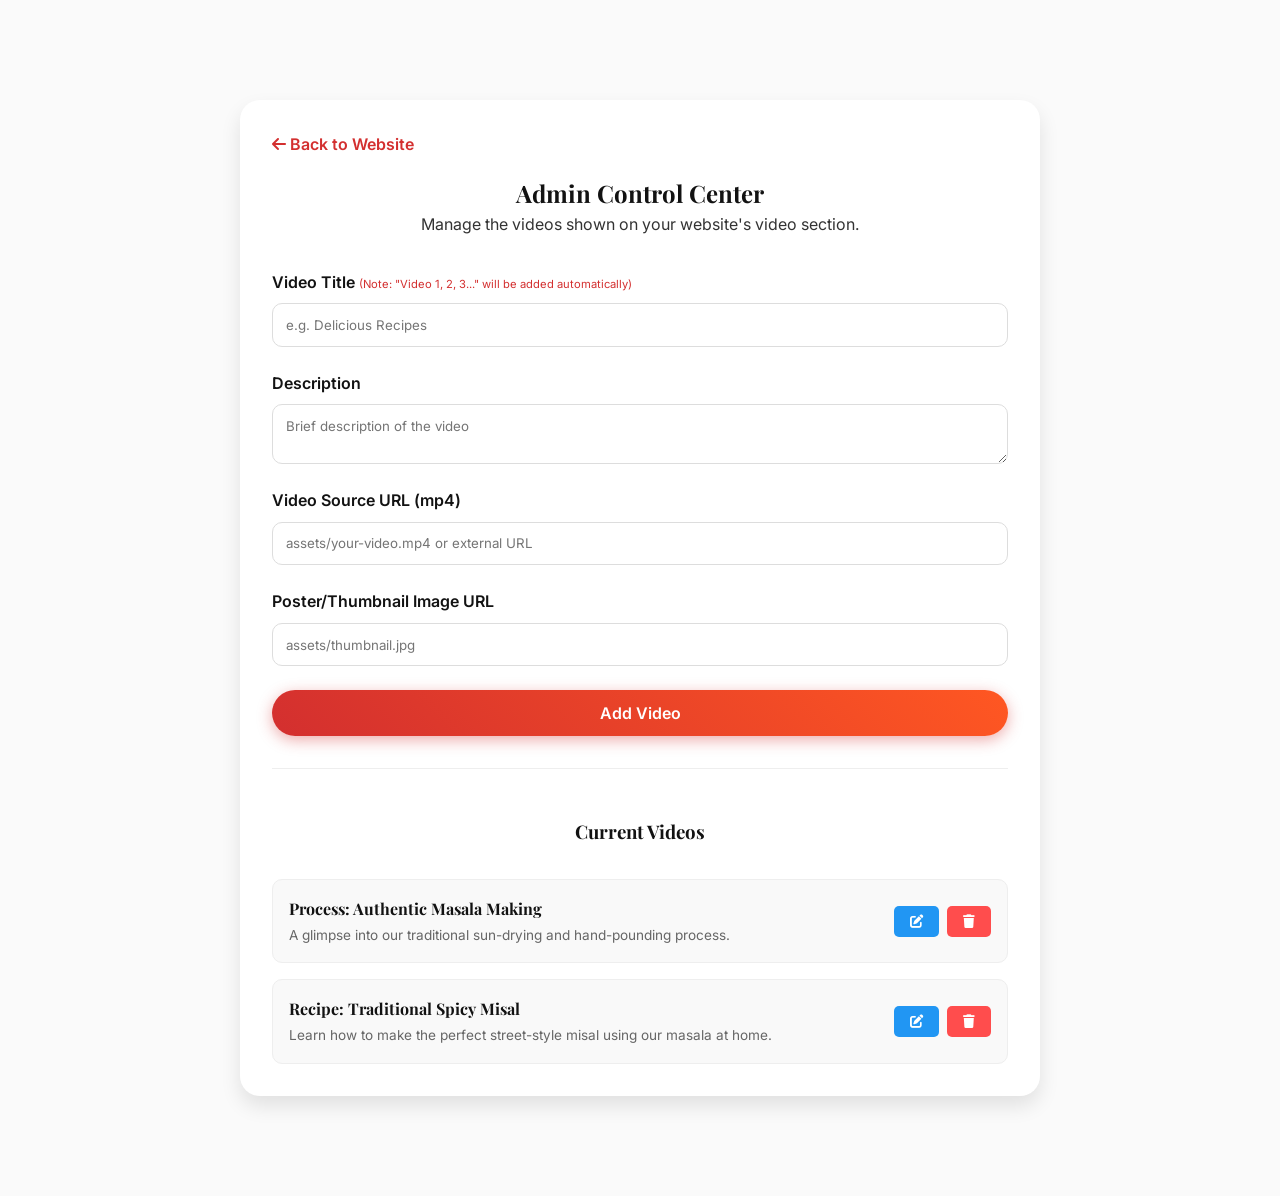
==== admin.html @ f13559b7 "Update video section with generic messaging, dynamic loading, and admin control functionality" ====
<!DOCTYPE html>
<html lang="en">
<head>
    <meta charset="UTF-8">
    <meta name="viewport" content="width=device-width, initial-scale=1.0">
    <title>Admin Control - Nishad Enterprises</title>
    <link rel="preconnect" href="https://fonts.googleapis.com">
    <link rel="preconnect" href="https://fonts.gstatic.com" crossorigin>
    <link href="https://fonts.googleapis.com/css2?family=Inter:wght@300;400;500;600&family=Playfair+Display:wght@600;700&display=swap" rel="stylesheet">
    <link rel="stylesheet" href="https://cdnjs.cloudflare.com/ajax/libs/font-awesome/6.4.0/css/all.min.css">
    <link rel="stylesheet" href="styles.css">
    <style>
        .admin-container {
            max-width: 800px;
            margin: 100px auto;
            padding: 2rem;
            background: white;
            border-radius: 20px;
            box-shadow: var(--shadow-md);
        }
        .admin-header {
            text-align: center;
            margin-bottom: 2rem;
        }
        .video-form {
            display: grid;
            gap: 1.5rem;
            margin-bottom: 3rem;
            padding-bottom: 2rem;
            border-bottom: 1px solid #eee;
        }
        .form-group {
            display: flex;
            flex-direction: column;
            gap: 0.5rem;
        }
        .form-group label {
            font-weight: 600;
            color: var(--bg-dark);
        }
        .form-group input, .form-group textarea {
            padding: 0.8rem;
            border: 1px solid #ddd;
            border-radius: 10px;
            font-family: var(--font-body);
        }
        .video-list-admin {
            display: grid;
            gap: 1rem;
        }
        .video-item-admin {
            display: flex;
            justify-content: space-between;
            align-items: center;
            padding: 1rem;
            background: #f9f9f9;
            border-radius: 10px;
            border: 1px solid #eee;
        }
        .video-item-info h4 {
            margin-bottom: 0.2rem;
        }
        .video-item-info p {
            font-size: 0.85rem;
            color: var(--text-muted);
        }
        .delete-btn {
            background: #ff4d4d;
            color: white;
            border: none;
            padding: 0.5rem 1rem;
            border-radius: 5px;
            cursor: pointer;
            transition: var(--transition);
        }
        .delete-btn:hover {
            background: #d32f2f;
        }
        .back-link {
            display: inline-block;
            margin-bottom: 1rem;
            color: var(--primary-red);
            font-weight: 600;
        }
    </style>
</head>
<body>
    <div class="admin-container">
        <a href="index.html" class="back-link"><i class="fas fa-arrow-left"></i> Back to Website</a>
        <div class="admin-header">
            <h2>Admin <span>Control Center</span></h2>
            <p>Manage the videos shown on your website's video section.</p>
        </div>

        <form id="videoAdminForm" class="video-form">
            <div class="form-group">
                <label for="vTitle">Video Title <span style="font-size: 0.7rem; font-weight: normal; color: var(--primary-red);">(Note: "Video 1, 2, 3..." will be added automatically)</span></label>
                <input type="text" id="vTitle" placeholder="e.g. Delicious Recipes" required>
            </div>
            <div class="form-group">
                <label for="vDesc">Description</label>
                <textarea id="vDesc" rows="2" placeholder="Brief description of the video" required></textarea>
            </div>
            <div class="form-group">
                <label for="vSrc">Video Source URL (mp4)</label>
                <input type="text" id="vSrc" placeholder="assets/your-video.mp4 or external URL" required>
            </div>
            <div class="form-group">
                <label for="vPoster">Poster/Thumbnail Image URL</label>
                <input type="text" id="vPoster" placeholder="assets/thumbnail.jpg" required>
            </div>
            <button type="submit" class="btn btn-primary">Add Video</button>
        </form>

        <div class="admin-header">
            <h3>Current <span>Videos</span></h3>
        </div>
        <div id="adminVideoList" class="video-list-admin">
            <!-- Video items will be listed here -->
        </div>
    </div>

    <script>
        const videoForm = document.getElementById('videoAdminForm');
        const adminVideoList = document.getElementById('adminVideoList');
        const submitBtn = videoForm.querySelector('button[type="submit"]');

        const defaultVideos = [
            {
                title: "Process: Authentic Masala Making",
                description: "A glimpse into our traditional sun-drying and hand-pounding process.",
                src: "assets/your-video-1.mp4",
                poster: "assets/video1-thumbnail.jpg"
            },
            {
                title: "Recipe: Traditional Spicy Misal",
                description: "Learn how to make the perfect street-style misal using our masala at home.",
                src: "assets/your-video-2.mp4",
                poster: "assets/video2-thumbnail.jpg"
            }
        ];

        let videos = JSON.parse(localStorage.getItem('nishadVideos')) || defaultVideos;
        let editIndex = -1;

        const renderAdminList = () => {
            adminVideoList.innerHTML = '';
            videos.forEach((video, index) => {
                const div = document.createElement('div');
                div.className = 'video-item-admin';
                div.innerHTML = `
                    <div class="video-item-info">
                        <h4>${video.title}</h4>
                        <p>${video.description}</p>
                    </div>
                    <div style="display: flex; gap: 0.5rem;">
                        <button class="btn-edit" onclick="startEdit(${index})" style="background: #2196F3; color: white; border: none; padding: 0.5rem 1rem; border-radius: 5px; cursor: pointer;"><i class="fas fa-edit"></i></button>
                        <button class="delete-btn" onclick="deleteVideo(${index})"><i class="fas fa-trash"></i></button>
                    </div>
                `;
                adminVideoList.appendChild(div);
            });
        };

        const startEdit = (index) => {
            editIndex = index;
            const video = videos[index];
            document.getElementById('vTitle').value = video.title;
            document.getElementById('vDesc').value = video.description;
            document.getElementById('vSrc').value = video.src;
            document.getElementById('vPoster').value = video.poster;
            
            submitBtn.innerHTML = '<i class="fas fa-save"></i> Update Video';
            submitBtn.style.background = '#2196F3';
            
            // Scroll to form
            videoForm.scrollIntoView({ behavior: 'smooth' });
        };

        const deleteVideo = (index) => {
            if (confirm('Are you sure you want to delete this video?')) {
                videos.splice(index, 1);
                saveVideos();
                if (editIndex === index) resetForm();
            }
        };

        const resetForm = () => {
            editIndex = -1;
            videoForm.reset();
            submitBtn.innerHTML = 'Add Video';
            submitBtn.style.background = '';
        };

        const saveVideos = () => {
            localStorage.setItem('nishadVideos', JSON.stringify(videos));
            renderAdminList();
        };

        videoForm.addEventListener('submit', (e) => {
            e.preventDefault();
            const videoData = {
                title: document.getElementById('vTitle').value,
                description: document.getElementById('vDesc').value,
                src: document.getElementById('vSrc').value,
                poster: document.getElementById('vPoster').value
            };

            if (editIndex === -1) {
                videos.push(videoData);
            } else {
                videos[editIndex] = videoData;
            }

            saveVideos();
            resetForm();
        });

        renderAdminList();
    </script>
</body>
</html>
---- styles.css ----
/* =========================================
   CSS Reset & Variables
   ========================================= */
:root {
    --primary-red: #D32F2F;
    --primary-red-dark: #B71C1C;
    --accent-orange: #FF5722;
    --accent-yellow: #FFC107;
    
    --bg-light: #FAFAFA;
    --bg-white: #FFFFFF;
    --bg-dark: #121212;
    --bg-footer: #212121;
    
    --text-main: #333333;
    --text-muted: #666666;
    --text-light: #F5F5F5;
    
    --font-heading: 'Playfair Display', serif;
    --font-body: 'Inter', sans-serif;
    
    --shadow-sm: 0 4px 6px rgba(0,0,0,0.05);
    --shadow-md: 0 10px 20px rgba(0,0,0,0.1);
    --shadow-glow: 0 0 30px rgba(211, 47, 47, 0.3);
    
    --transition: all 0.3s ease;
}

* {
    margin: 0;
    padding: 0;
    box-sizing: border-box;
}

html {
    scroll-behavior: smooth;
    font-size: 16px;
}

body {
    font-family: var(--font-body);
    color: var(--text-main);
    background-color: var(--bg-light);
    line-height: 1.6;
    overflow-x: hidden;
}

/* =========================================
   Typography & Utils
   ========================================= */
h1, h2, h3, h4 {
    font-family: var(--font-heading);
    color: var(--bg-dark);
}

a {
    text-decoration: none;
    color: inherit;
}

ul {
    list-style: none;
}

.highlight {
    color: var(--primary-red);
}

.section-title {
    font-size: 2.5rem;
    margin-bottom: 0.5rem;
}

.section-title span, .section-header h2 span {
    color: var(--primary-red);
}

.divider {
    height: 3px;
    width: 60px;
    background: linear-gradient(90deg, var(--primary-red), var(--accent-orange));
    margin-bottom: 1.5rem;
    border-radius: 2px;
}

.divider.center {
    margin: 0 auto 1.5rem auto;
}

.divider.light-divider {
    background: linear-gradient(90deg, #fff, var(--accent-yellow));
}

.section-container {
    max-width: 1200px;
    margin: 0 auto;
    padding: 5rem 2rem;
    display: flex;
    align-items: center;
    gap: 4rem;
}

.section-container.column {
    flex-direction: column;
}

.section-header {
    text-align: center;
    max-width: 600px;
    margin-bottom: 3rem;
}

.section-header h2 {
    font-size: 2.5rem;
    margin-bottom: 0.5rem;
}

.section-header p {
    color: var(--text-muted);
}

.section-header.light h2 {
    color: var(--text-light);
}

.section-header.light p {
    color: rgba(255,255,255,0.8);
}

/* Buttons */
.btn {
    display: inline-flex;
    justify-content: center;
    align-items: center;
    gap: 0.5rem;
    padding: 0.8rem 2rem;
    border-radius: 30px;
    font-weight: 600;
    transition: var(--transition);
    cursor: pointer;
    border: none;
    font-family: var(--font-body);
    font-size: 1rem;
    text-align: center;
    white-space: nowrap;
}

.btn-primary {
    background: linear-gradient(45deg, var(--primary-red), var(--accent-orange));
    color: white;
    box-shadow: 0 4px 15px rgba(211, 47, 47, 0.4);
}

.btn-primary:hover {
    transform: translateY(-2px);
    box-shadow: 0 6px 20px rgba(211, 47, 47, 0.6);
}

.btn-secondary {
    background: transparent;
    color: var(--primary-red);
    border: 2px solid var(--primary-red);
}

.btn-secondary:hover {
    background: var(--primary-red);
    color: white;
}

.btn-full {
    width: 100%;
}

.btn i {
    margin-left: 0;
}

/* =========================================
   Navbar
   ========================================= */
.navbar {
    position: fixed;
    top: 0;
    width: 100%;
    background: rgba(255, 255, 255, 0.95);
    backdrop-filter: blur(10px);
    z-index: 1000;
    box-shadow: var(--shadow-sm);
    transition: var(--transition);
}

.nav-container {
    max-width: 1200px;
    margin: 0 auto;
    padding: 1rem 2rem;
    display: flex;
    justify-content: space-between;
    align-items: center;
}

.brand-logo {
    font-family: var(--font-heading);
    font-size: 1.75rem;
    font-weight: 700;
    color: var(--bg-dark);
}

.brand-logo span {
    color: var(--primary-red);
}

.nav-menu {
    display: flex;
    align-items: center;
    gap: 2rem;
}

.nav-links {
    font-weight: 500;
    color: var(--text-main);
    transition: var(--transition);
    position: relative;
}

.nav-links::after {
    content: '';
    position: absolute;
    width: 0;
    height: 2px;
    bottom: -4px;
    left: 0;
    background-color: var(--primary-red);
    transition: var(--transition);
}

.nav-links:hover {
    color: var(--primary-red);
}

.nav-links:hover::after,
.nav-links.active::after {
    width: 100%;
}

.nav-links.active {
    color: var(--primary-red);
}

.nav-btn {
    background-color: var(--primary-red);
    color: white;
    padding: 0.6rem 1.5rem;
    border-radius: 20px;
    font-weight: 500;
    transition: var(--transition);
}

.nav-btn:hover {
    background-color: var(--primary-red-dark);
}

/* Mobile Menu Toggle */
.menu-toggle {
    display: none;
    flex-direction: column;
    cursor: pointer;
    gap: 5px;
}

.bar {
    width: 25px;
    height: 3px;
    background-color: var(--bg-dark);
    transition: var(--transition);
    border-radius: 3px;
}

/* =========================================
   Hero Section
   ========================================= */
.hero {
    min-height: 100vh;
    display: flex;
    align-items: center;
    padding: 6rem 2rem 2rem 2rem;
    background: radial-gradient(circle at right top, #fff3e0 0%, #fafafa 60%);
    overflow: hidden;
}

.hero > div {
    max-width: 1200px;
    margin: 0 auto;
    display: flex;
    align-items: center;
    gap: 2rem;
}

.hero-content {
    flex: 1;
    z-index: 2;
    animation: fadeUp 1s ease forwards;
}

.hero-content h1 {
    font-size: 3.2rem;
    line-height: 1.45;
    margin-bottom: 1.5rem;
}

.hero-content p {
    font-size: 1.125rem;
    color: var(--text-muted);
    margin-bottom: 2.5rem;
    max-width: 500px;
}

.hero-image-wrapper {
    flex: 1;
    position: relative;
    display: flex;
    justify-content: center;
    align-items: center;
    animation: float 6s ease-in-out infinite;
}

.hero-image-circle {
    width: 450px;
    height: 450px;
    border-radius: 50%;
    background: #FFEB3B; /* warm yellow backdrop */
    position: relative;
    display: flex;
    justify-content: center;
    align-items: center;
    z-index: 2;
    overflow: hidden;
    box-shadow: var(--shadow-md);
}

.hero-img {
    width: 110%;
    height: auto;
    object-fit: cover;
}

.spice-glow {
    position: absolute;
    width: 400px;
    height: 400px;
    background: var(--primary-red);
    border-radius: 50%;
    filter: blur(100px);
    opacity: 0.3;
    z-index: 1;
    top: 50%;
    left: 50%;
    transform: translate(-50%, -50%);
}

/* =========================================
   About Section
   ========================================= */
.about {
    background-color: var(--bg-white);
}

.about-image {
    flex: 1;
    position: relative;
    height: 400px;
    background: url('https://images.unsplash.com/photo-1596040033229-a9821ebd058d?ixlib=rb-4.0.3&auto=format&fit=crop&w=800&q=80') center/cover;
    border-radius: 20px;
    box-shadow: var(--shadow-md);
}

.about-image::before {
    content: '';
    position: absolute;
    top: -20px;
    left: -20px;
    width: 100px;
    height: 100px;
    background: radial-gradient(circle, var(--accent-yellow) 2px, transparent 2.5px);
    background-size: 15px 15px;
    z-index: -1;
}

.about-text {
    flex: 1;
}

.about-text p {
    margin-bottom: 1.5rem;
    color: var(--text-muted);
}

.about-features {
    display: flex;
    gap: 2rem;
    margin-top: 2rem;
}

.feature {
    display: flex;
    align-items: center;
    gap: 1rem;
}

.feature i {
    font-size: 2rem;
    color: var(--primary-red);
    background: #ffebee;
    padding: 1rem;
    border-radius: 50%;
}

.feature span {
    font-weight: 600;
    font-size: 1.1rem;
}

/* =========================================
   Products Section
   ========================================= */
.product-cards {
    display: flex;
    gap: 3rem;
    justify-content: center;
    flex-wrap: wrap;
    width: 100%;
}

.card {
    background: var(--bg-white);
    border-radius: 20px;
    overflow: hidden;
    box-shadow: var(--shadow-sm);
    width: 350px;
    transition: var(--transition);
    border: 1px solid #f0f0f0;
    display: flex;
    flex-direction: column;
}

.card:hover {
    transform: translateY(-10px);
    box-shadow: var(--shadow-md);
    border-color: var(--primary-red);
}

.card-img-wrapper {
    width: 100%;
    overflow: hidden;
    position: relative;
    background: #fff;
}

.card-img-wrapper img {
    width: 100%;
    height: auto;
    display: block;
    transition: transform 0.5s ease;
}

.card:hover .card-img-wrapper img {
    transform: scale(1.05);
}

.img-placeholder {
    width: 100%;
    height: 100%;
    display: flex;
    justify-content: center;
    align-items: center;
    font-size: 4rem;
    color: #e0e0e0;
    background: #f1f1f1;
}

.badge {
    position: absolute;
    top: 15px;
    right: 15px;
    background: var(--accent-yellow);
    color: #333;
    padding: 0.3rem 0.8rem;
    border-radius: 20px;
    font-size: 0.8rem;
    font-weight: 600;
}

.card-info {
    padding: 2rem;
    display: flex;
    flex-direction: column;
    flex: 1;
}

.card-info h3 {
    font-size: 1.4rem;
    margin-bottom: 0.5rem;
}

.description {
    color: var(--text-muted);
    font-size: 0.95rem;
    margin-bottom: 1.5rem;
}

.price-row {
    display: flex;
    align-items: baseline;
    margin-bottom: 1.5rem;
    margin-top: auto;
}

.price {
    font-size: 1.8rem;
    font-weight: 700;
    color: var(--primary-red);
}

.weight {
    color: var(--text-muted);
    margin-left: 0.5rem;
    font-size: 0.9rem;
}

/* =========================================
   Benefits Section
   ========================================= */
.benefits {
    position: relative;
    background: url('https://images.unsplash.com/photo-1596040033229-a9821ebd058d?ixlib=rb-4.0.3&auto=format&fit=crop&w=1920&q=80') center/cover fixed;
    color: white;
}

.benefits-overlay {
    position: absolute;
    top: 0;
    left: 0;
    width: 100%;
    height: 100%;
    background: linear-gradient(rgba(0,0,0,0.8), rgba(183, 28, 28, 0.8));
}

.relative-z {
    position: relative;
    z-index: 2;
}

.benefits-grid {
    display: grid;
    grid-template-columns: repeat(auto-fit, minmax(220px, 1fr));
    gap: 3rem;
    width: 100%;
}

.benefit-item {
    text-align: center;
}

.icon-circle {
    width: 80px;
    height: 80px;
    background: rgba(255,255,255,0.1);
    backdrop-filter: blur(5px);
    border-radius: 50%;
    display: flex;
    justify-content: center;
    align-items: center;
    margin: 0 auto 1.5rem auto;
    border: 1px solid rgba(255,255,255,0.2);
    font-size: 2rem;
    color: var(--accent-yellow);
    transition: var(--transition);
}

.benefit-item:hover .icon-circle {
    background: var(--primary-red);
    transform: scale(1.1);
    color: white;
}

.benefit-item h4 {
    color: white;
    font-size: 1.2rem;
    margin-bottom: 1rem;
}

.benefit-item p {
    font-size: 0.95rem;
    color: rgba(255,255,255,0.8);
}

/* =========================================
   Videos Section
   ========================================= */
.videos {
    background-color: var(--bg-light);
}

.video-grid {
    display: grid;
    grid-template-columns: 1fr;
    gap: 3rem;
    width: 100%;
}

@media (min-width: 768px) {
    .video-grid {
        grid-template-columns: repeat(2, 1fr);
    }
}

.video-card {
    background: var(--bg-white);
    border-radius: 20px;
    overflow: hidden;
    box-shadow: var(--shadow-sm);
    border: 1px solid #f0f0f0;
    transition: var(--transition);
}

.video-card:hover {
    transform: translateY(-5px);
    box-shadow: var(--shadow-md);
    border-color: var(--primary-red);
}

.video-wrapper {
    position: relative;
    width: 100%;
    padding-top: 56.25%; /* 16:9 Aspect Ratio */
    background: #000;
}

.video-wrapper iframe,
.video-wrapper video {
    position: absolute;
    top: 0;
    left: 0;
    width: 100%;
    height: 100%;
    border: none;
    object-fit: cover;
    background-color: #000;
}

.video-info {
    padding: 1.5rem;
}

.video-info h3 {
    font-size: 1.3rem;
    margin-bottom: 0.5rem;
    color: var(--bg-dark);
}

.video-info p {
    color: var(--text-muted);
    font-size: 0.95rem;
}
/* =========================================
   Reviews Section
   ========================================= */
.reviews-slider-container {
    position: relative;
    width: 100%;
    max-width: 1000px;
    margin: 0 auto;
    padding: 0 40px;
}

.reviews-wrapper {
    display: flex;
    overflow-x: auto;
    scroll-snap-type: x mandatory;
    scroll-behavior: smooth;
    scrollbar-width: none;
    -ms-overflow-style: none;
    gap: 2rem;
    padding: 1rem 0;
}

.reviews-wrapper::-webkit-scrollbar {
    display: none;
}

.review-box {
    background: var(--bg-white);
    padding: 2.5rem;
    border-radius: 20px;
    box-shadow: var(--shadow-sm);
    flex: 0 0 100%;
    scroll-snap-align: center;
    position: relative;
    border: 1px solid #f0f0f0;
    transition: var(--transition);
    display: flex;
    flex-direction: column;
}

@media (min-width: 768px) {
    .review-box {
        flex: 0 0 calc(50% - 1rem);
    }
}

@media (min-width: 1024px) {
    .review-box {
        flex: 0 0 calc(33.333% - 1.33rem);
    }
}

.review-box:hover {
    box-shadow: var(--shadow-md);
    transform: translateY(-5px);
}

.slider-btn {
    position: absolute;
    top: 50%;
    transform: translateY(-50%);
    background: white;
    border: none;
    width: 45px;
    height: 45px;
    border-radius: 50%;
    box-shadow: var(--shadow-md);
    color: var(--primary-red);
    font-size: 1.2rem;
    cursor: pointer;
    z-index: 10;
    display: flex;
    justify-content: center;
    align-items: center;
    transition: var(--transition);
}

.slider-btn:hover {
    background: var(--primary-red);
    color: white;
}

.prev-btn {
    left: -10px;
}

.next-btn {
    right: -10px;
}

.slider-dots {
    display: flex;
    justify-content: center;
    gap: 8px;
    margin-top: 2rem;
}

.dot {
    width: 10px;
    height: 10px;
    border-radius: 50%;
    background: #ccc;
    cursor: pointer;
    transition: var(--transition);
}

.dot.active {
    background: var(--primary-red);
    width: 25px;
    border-radius: 5px;
}

.stars {
    color: var(--accent-yellow);
    margin-bottom: 1rem;
}

.review-text {
    font-style: italic;
    color: var(--text-muted);
    margin-bottom: 2rem;
    font-size: 1.1rem;
    flex-grow: 1;
}

.reviewer {
    display: flex;
    align-items: center;
    gap: 1rem;
}

.avatar {
    width: 50px;
    height: 50px;
    border-radius: 50%;
    background: var(--primary-red);
    color: white;
    display: flex;
    justify-content: center;
    align-items: center;
    font-weight: 700;
    font-size: 1.2rem;
}

.reviewer h4 {
    font-size: 1.1rem;
    margin-bottom: 0.1rem;
}

.reviewer span {
    font-size: 0.85rem;
    color: var(--text-muted);
}

/* =========================================
   Contact Section
   ========================================= */
.contact {
    background-color: #f9f9f9;
}

.contact-info {
    flex: 1;
}

.contact-list {
    margin-top: 2rem;
}

.contact-list li {
    display: flex;
    align-items: flex-start;
    gap: 1.5rem;
    margin-bottom: 1.5rem;
}

.contact-list i {
    font-size: 1.5rem;
    color: var(--primary-red);
    margin-top: 0.2rem;
}

.contact-list strong {
    display: block;
    color: var(--bg-dark);
    margin-bottom: 0.2rem;
}

.contact-list span {
    color: var(--text-muted);
}

.contact-form {
    flex: 1;
    background: var(--bg-white);
    padding: 3rem;
    border-radius: 20px;
    box-shadow: var(--shadow-md);
    width: 100%;
}

.input-group {
    margin-bottom: 1.5rem;
}

.input-group input,
.input-group textarea {
    width: 100%;
    padding: 1rem 1.5rem;
    border: 1px solid #dddddd;
    border-radius: 10px;
    font-family: var(--font-body);
    font-size: 1rem;
    outline: none;
    transition: var(--transition);
}

.input-group input:focus,
.input-group textarea:focus {
    border-color: var(--primary-red);
    box-shadow: 0 0 0 3px rgba(211, 47, 47, 0.1);
}

/* =========================================
   Footer
   ========================================= */
footer {
    background-color: var(--bg-footer);
    color: var(--text-light);
    padding-top: 4rem;
}

.footer-container {
    max-width: 1200px;
    margin: 0 auto;
    padding: 0 2rem 3rem 2rem;
    text-align: center;
}

.footer-brand h3 {
    color: white;
    font-size: 2rem;
    margin-bottom: 1rem;
}

.footer-brand span {
    color: var(--primary-red);
}

.footer-brand p {
    color: rgba(255,255,255,0.6);
    max-width: 400px;
    margin: 0 auto 2rem auto;
}

.socials {
    display: flex;
    justify-content: center;
    gap: 1.5rem;
}

.socials a {
    width: 40px;
    height: 40px;
    border-radius: 50%;
    background: rgba(255,255,255,0.1);
    display: flex;
    justify-content: center;
    align-items: center;
    transition: var(--transition);
}

.socials a:hover {
    background: var(--primary-red);
    transform: translateY(-3px);
}

.footer-bottom {
    background-color: #1a1a1a;
    padding: 1.5rem;
    text-align: center;
    border-top: 1px solid rgba(255,255,255,0.05);
}

.footer-bottom p {
    color: rgba(255,255,255,0.5);
    font-size: 0.9rem;
}

/* =========================================
   Animations
   ========================================= */
@keyframes fadeUp {
    from {
        opacity: 0;
        transform: translateY(30px);
    }
    to {
        opacity: 1;
        transform: translateY(0);
    }
}

@keyframes float {
    0% { transform: translateY(0px); }
    50% { transform: translateY(-20px); }
    100% { transform: translateY(0px); }
}

/* =========================================
   Responsive Design
   ========================================= */
@media (max-width: 992px) {
    .section-container, .hero > div {
        flex-direction: column;
        text-align: center;
    }
    
    .about-features {
        justify-content: center;
    }

    .divider {
        margin: 0 auto 1.5rem auto;
    }
    
    .contact-list li {
        flex-direction: column;
        align-items: center;
        text-align: center;
    }
    
    .hero {
        padding-top: 8rem;
    }
}

@media (max-width: 768px) {
    .menu-toggle {
        display: flex;
    }
    
    .nav-menu {
        position: absolute;
        top: 100%;
        left: -100%;
        width: 100%;
        background: white;
        flex-direction: column;
        padding: 2rem 0;
        box-shadow: var(--shadow-sm);
        transition: 0.4s;
    }
    
    .nav-menu.active {
        left: 0;
    }
    
    .hero-content h1 {
        font-size: 2.5rem;
    }
    
    .hero-image-circle {
        width: 300px;
        height: 300px;
    }
}

@media (max-width: 480px) {
    .hero-image-circle {
        width: 250px;
        height: 250px;
    }
    
    .section-title, .section-header h2 {
        font-size: 2rem;
    }
}
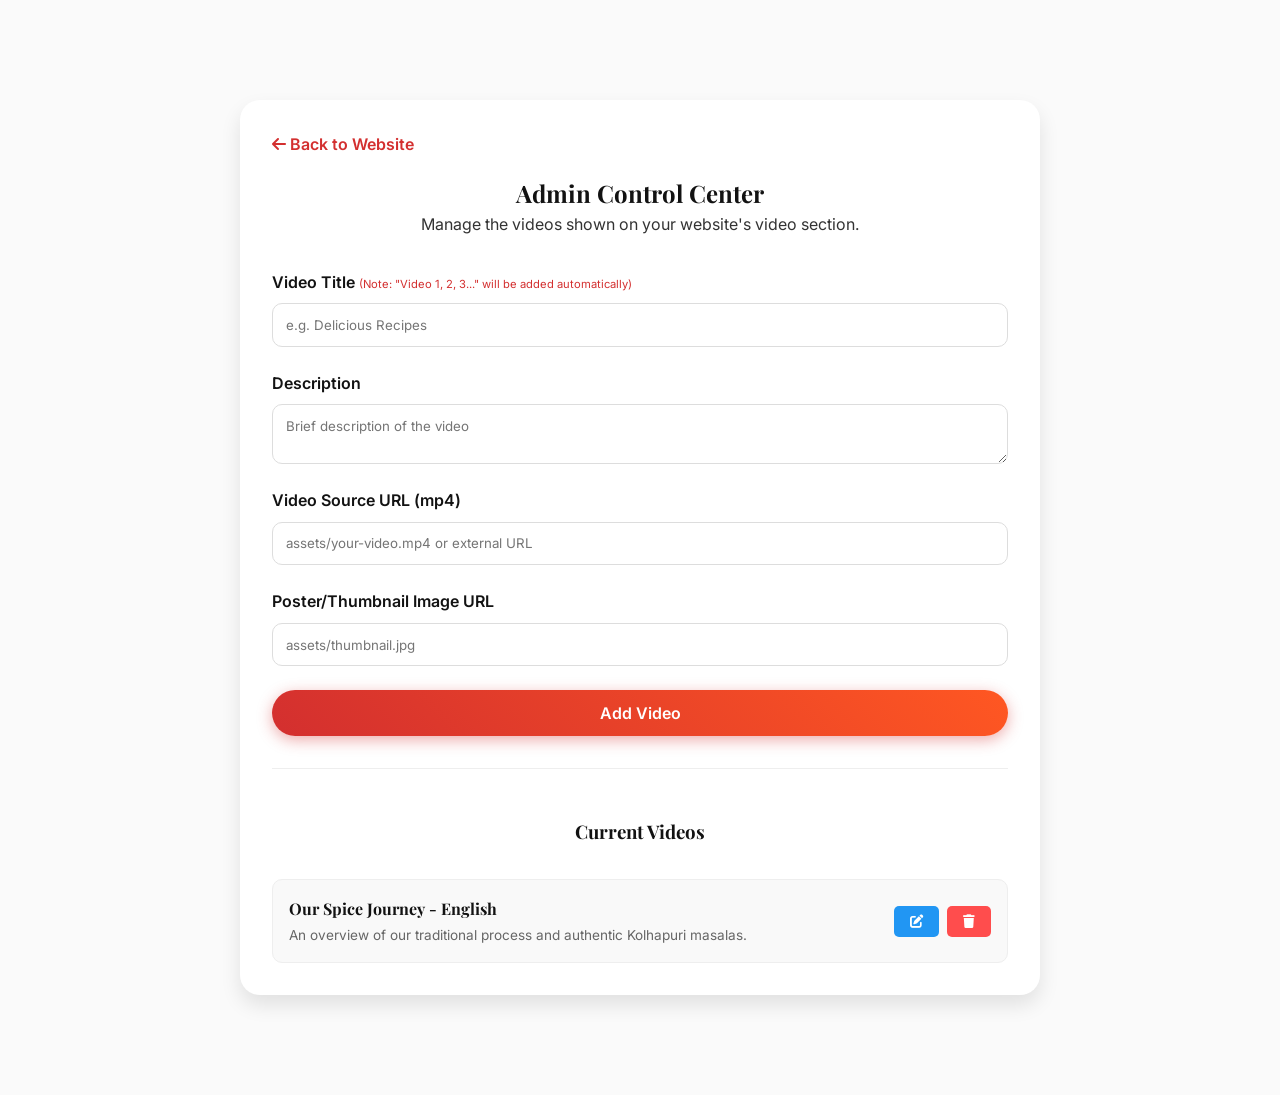
==== commit 8e441695: "Fix video display by updating default paths to existing files" ====
--- a/admin.html
+++ b/admin.html
@@ -127,16 +127,10 @@
 
         const defaultVideos = [
             {
-                title: "Process: Authentic Masala Making",
-                description: "A glimpse into our traditional sun-drying and hand-pounding process.",
-                src: "assets/your-video-1.mp4",
-                poster: "assets/video1-thumbnail.jpg"
-            },
-            {
-                title: "Recipe: Traditional Spicy Misal",
-                description: "Learn how to make the perfect street-style misal using our masala at home.",
-                src: "assets/your-video-2.mp4",
-                poster: "assets/video2-thumbnail.jpg"
+                title: "Our Spice Journey - English",
+                description: "An overview of our traditional process and authentic Kolhapuri masalas.",
+                src: "assets/NishadEnterprises_English.mp4",
+                poster: "assets/real_products.jpg"
             }
         ];
 
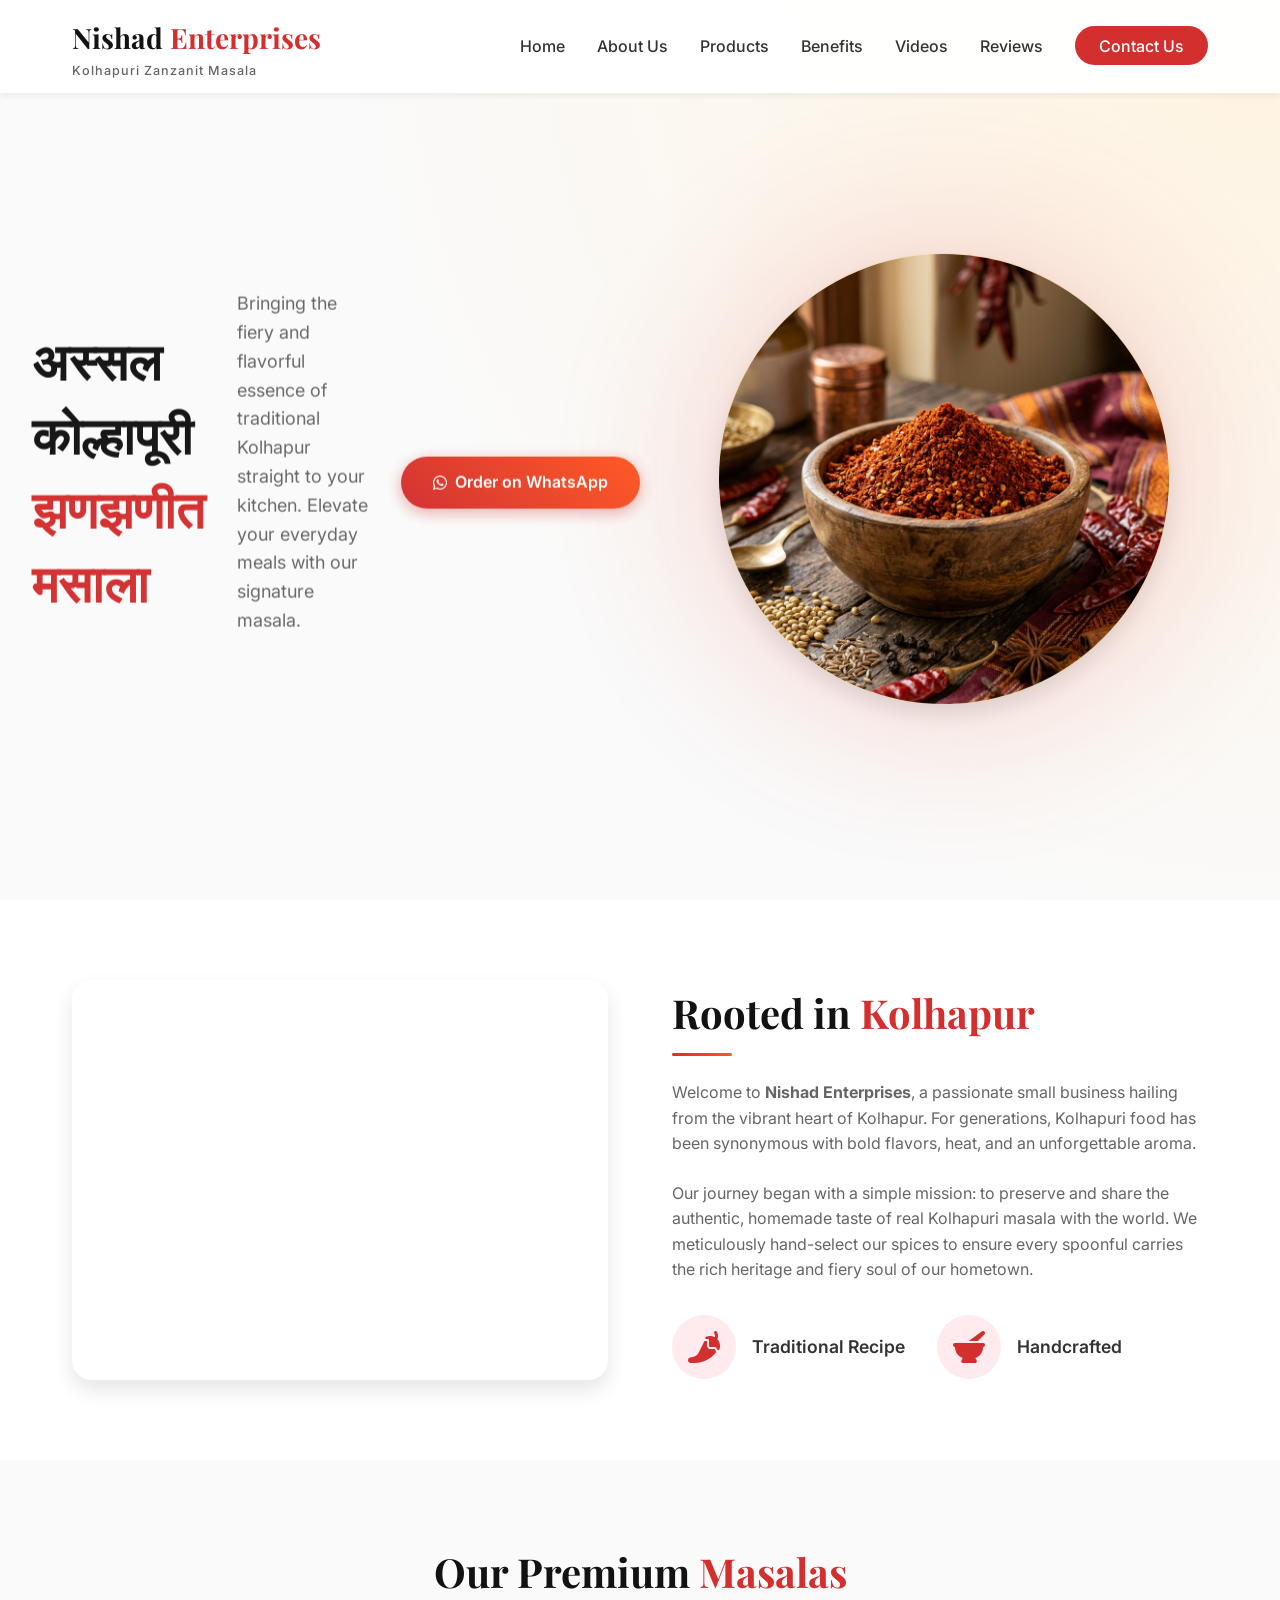
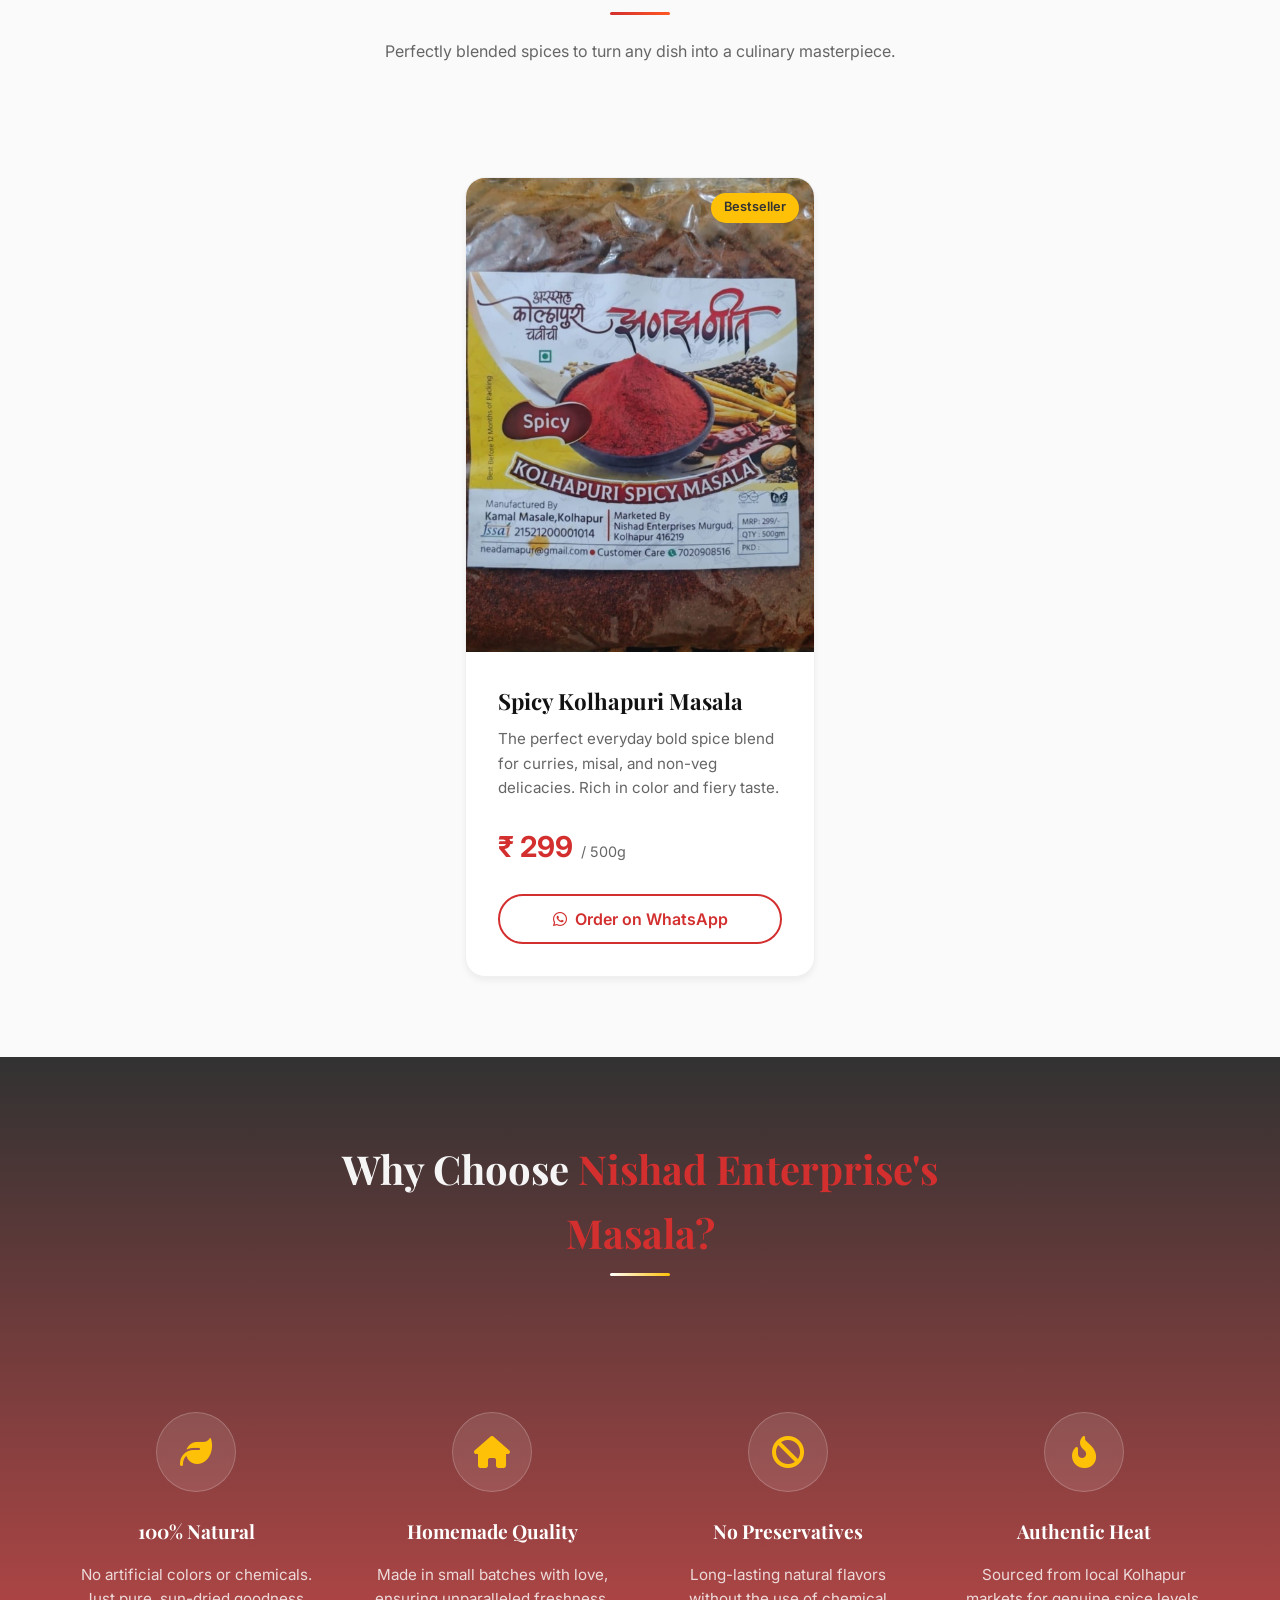
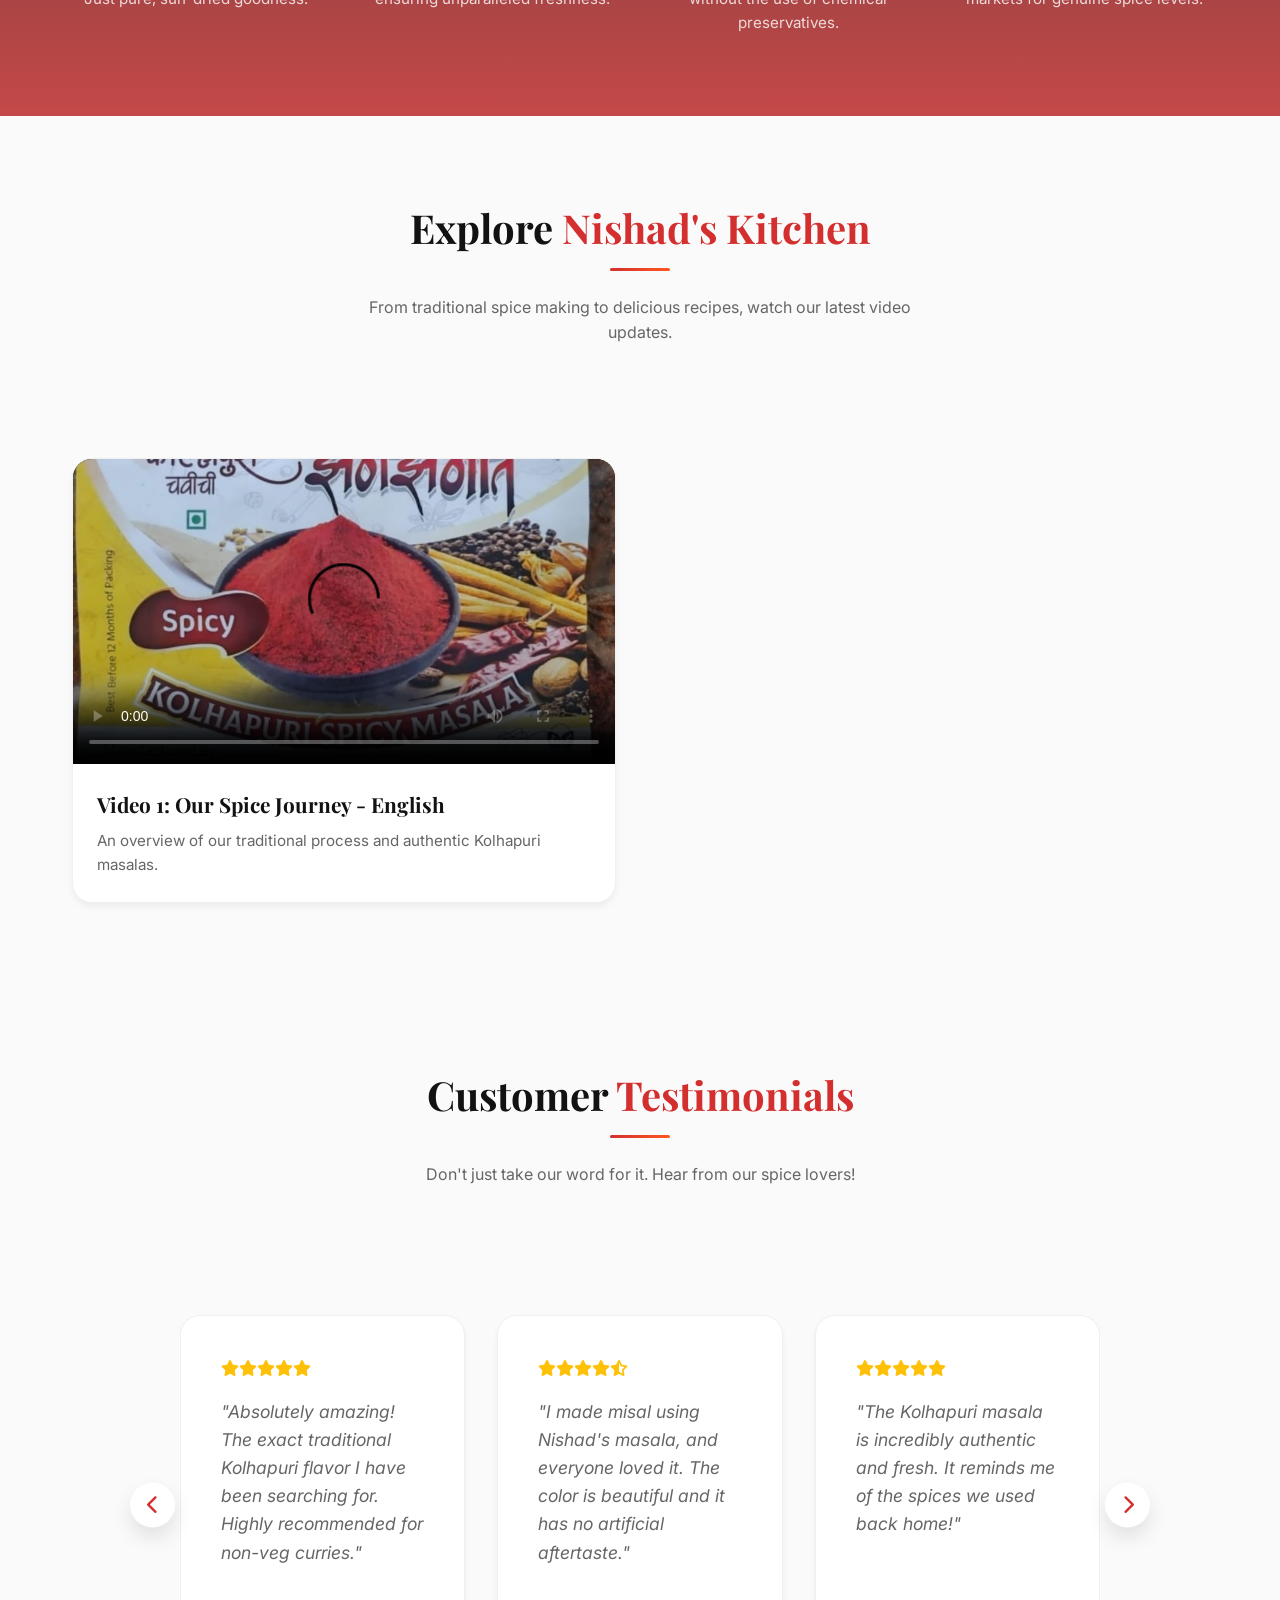
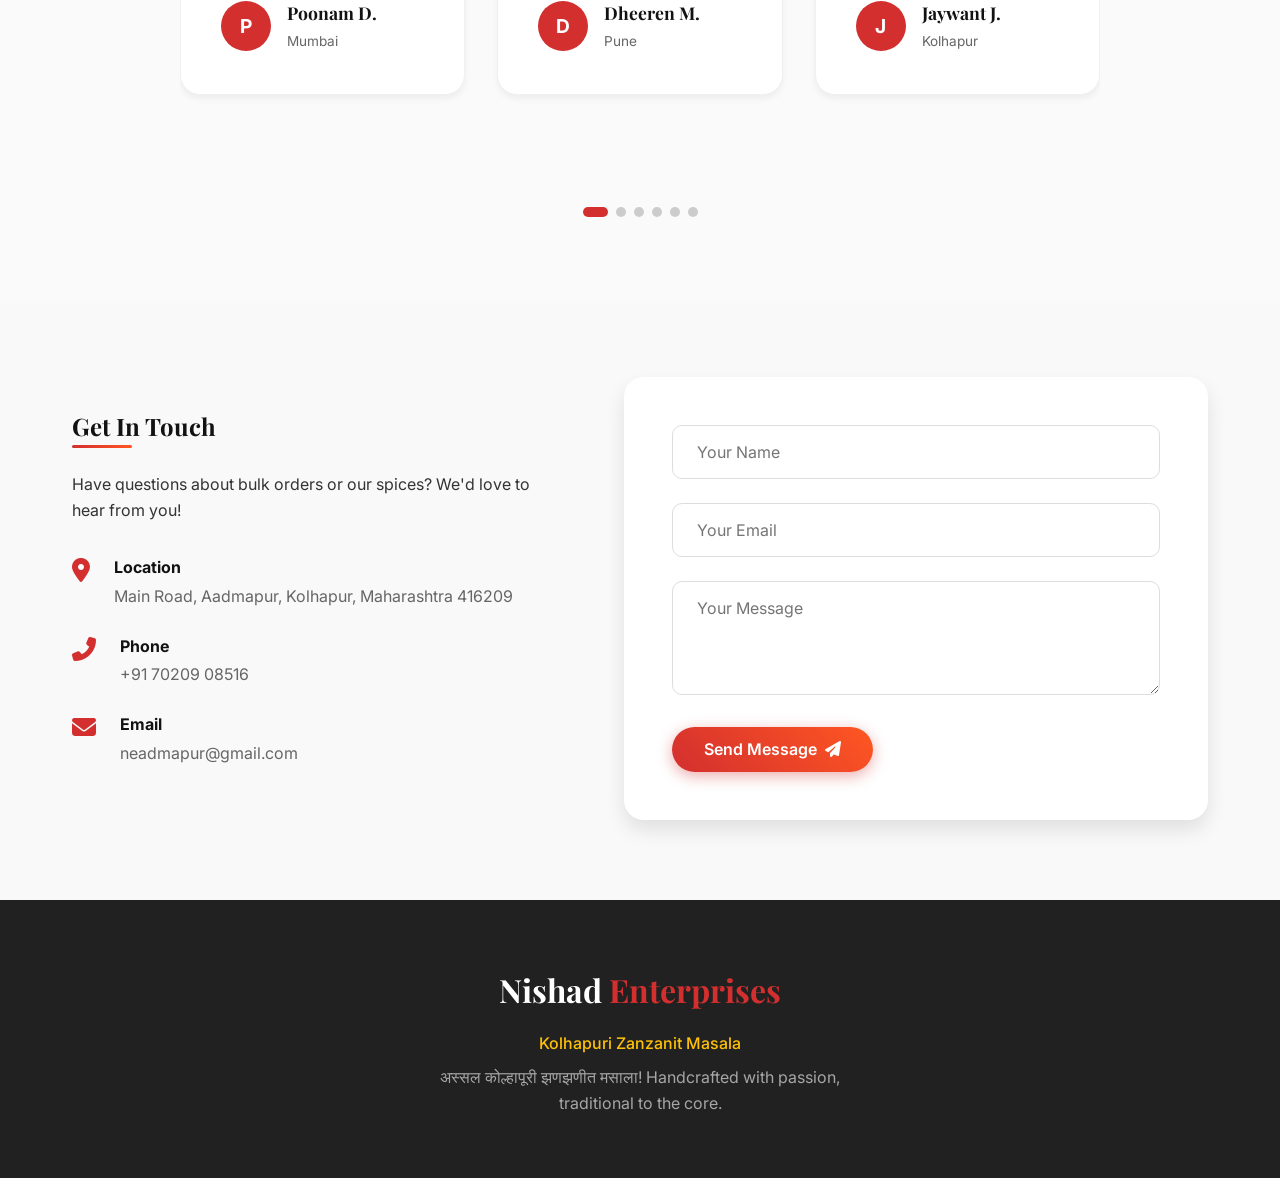
==== commit 11ea1040: "Secure admin page with passcode and remove public footer link" ====
--- a/admin.html
+++ b/admin.html
@@ -10,6 +10,9 @@
     <link rel="stylesheet" href="https://cdnjs.cloudflare.com/ajax/libs/font-awesome/6.4.0/css/all.min.css">
     <link rel="stylesheet" href="styles.css">
     <style>
+        body {
+            display: none; /* Hide body until passcode is verified */
+        }
         .admin-container {
             max-width: 800px;
             margin: 100px auto;
@@ -156,6 +159,20 @@
             });
         };
 
+        // Passcode Protection
+        const checkPasscode = () => {
+            const pass = prompt("Enter Admin Passcode to continue:");
+            if (pass === "Nishad@2026") {
+                document.body.style.display = "block";
+                renderAdminList();
+            } else {
+                alert("Incorrect Passcode. Redirecting...");
+                window.location.href = "index.html";
+            }
+        };
+
+        window.onload = checkPasscode;
+
         const startEdit = (index) => {
             editIndex = index;
             const video = videos[index];
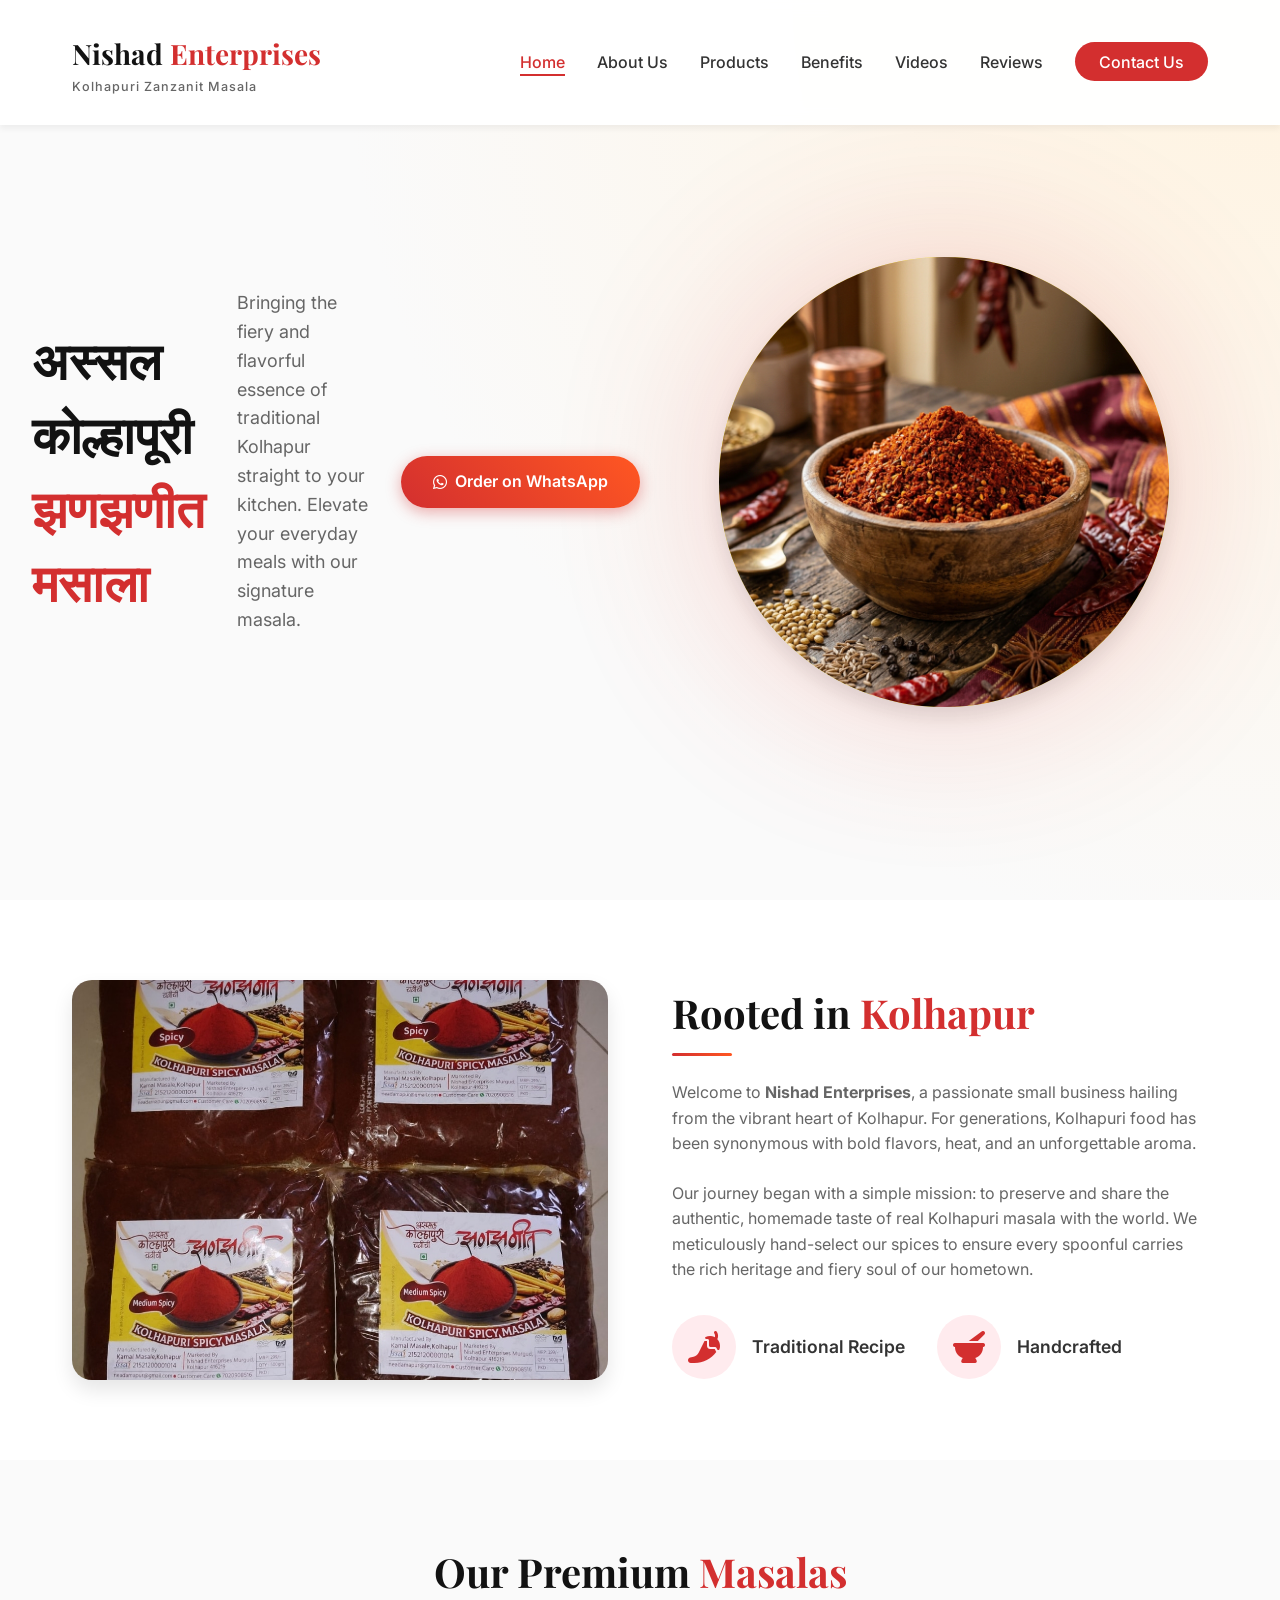
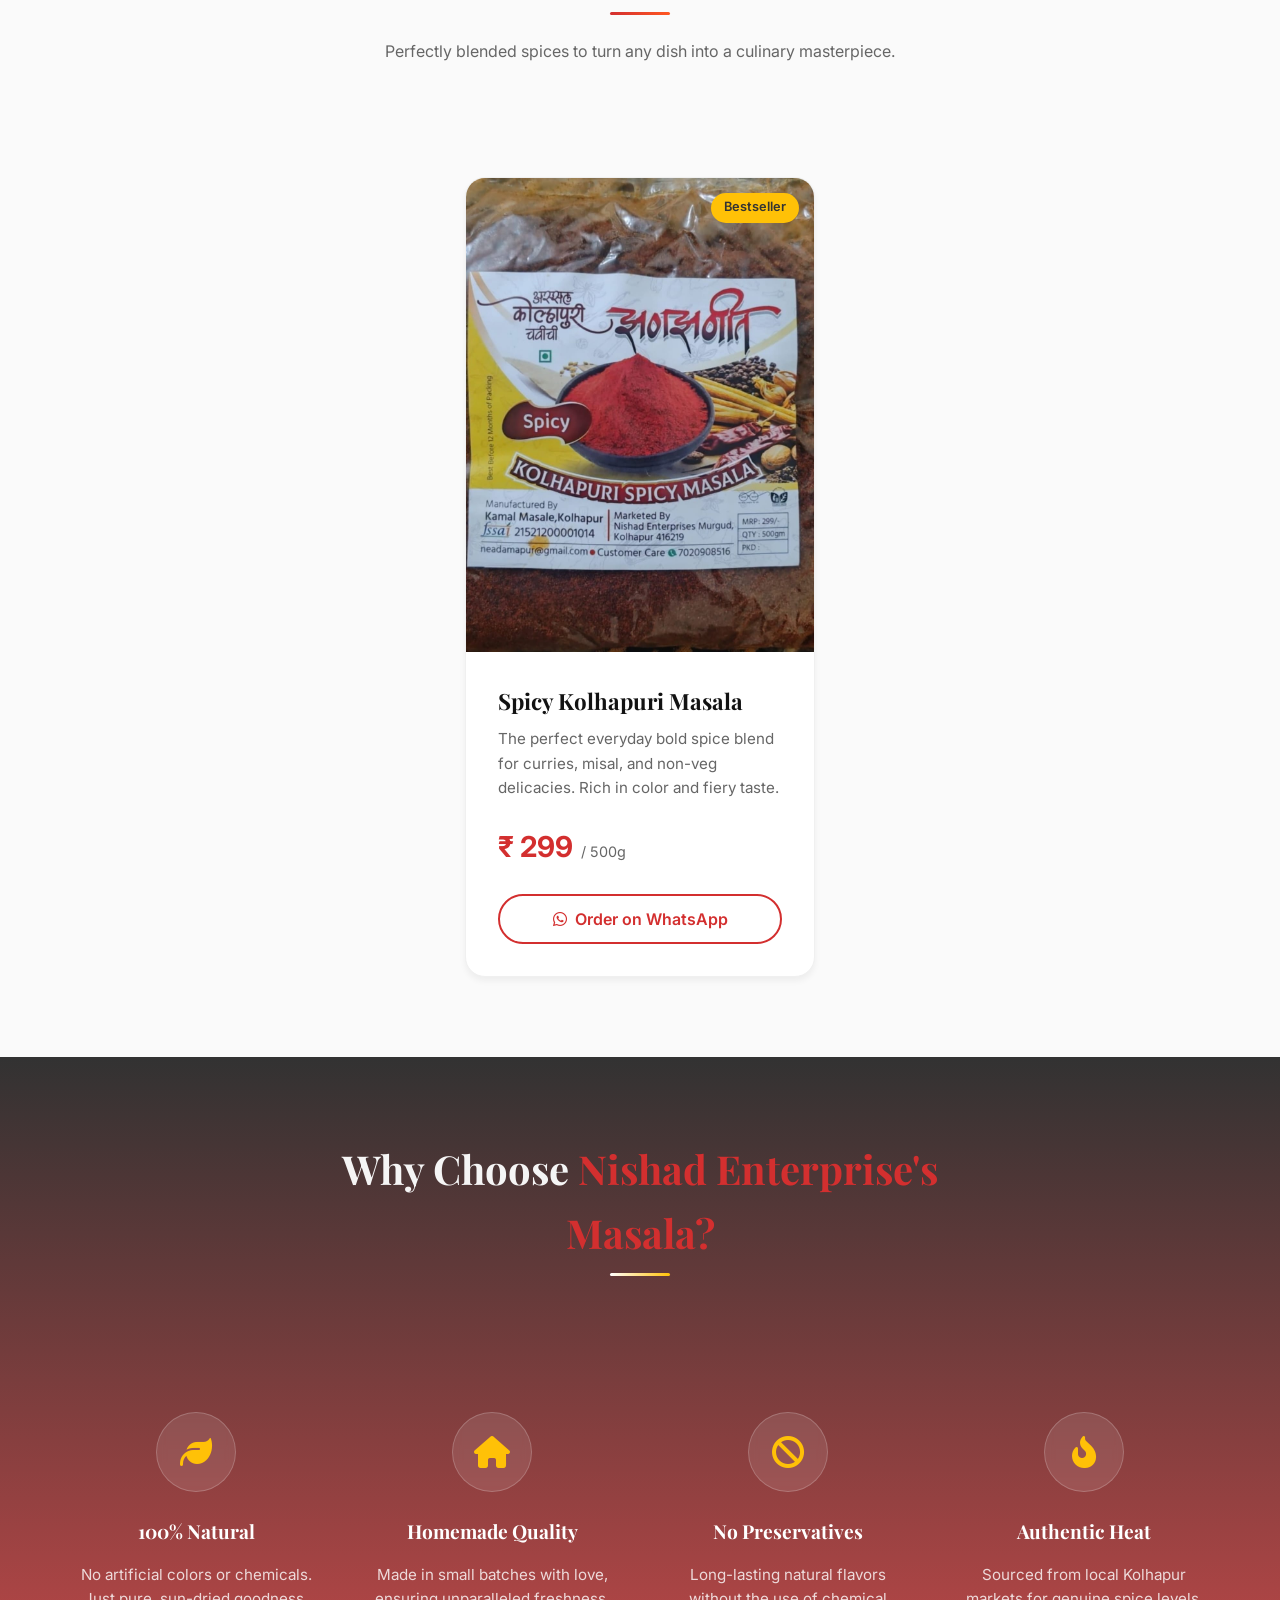
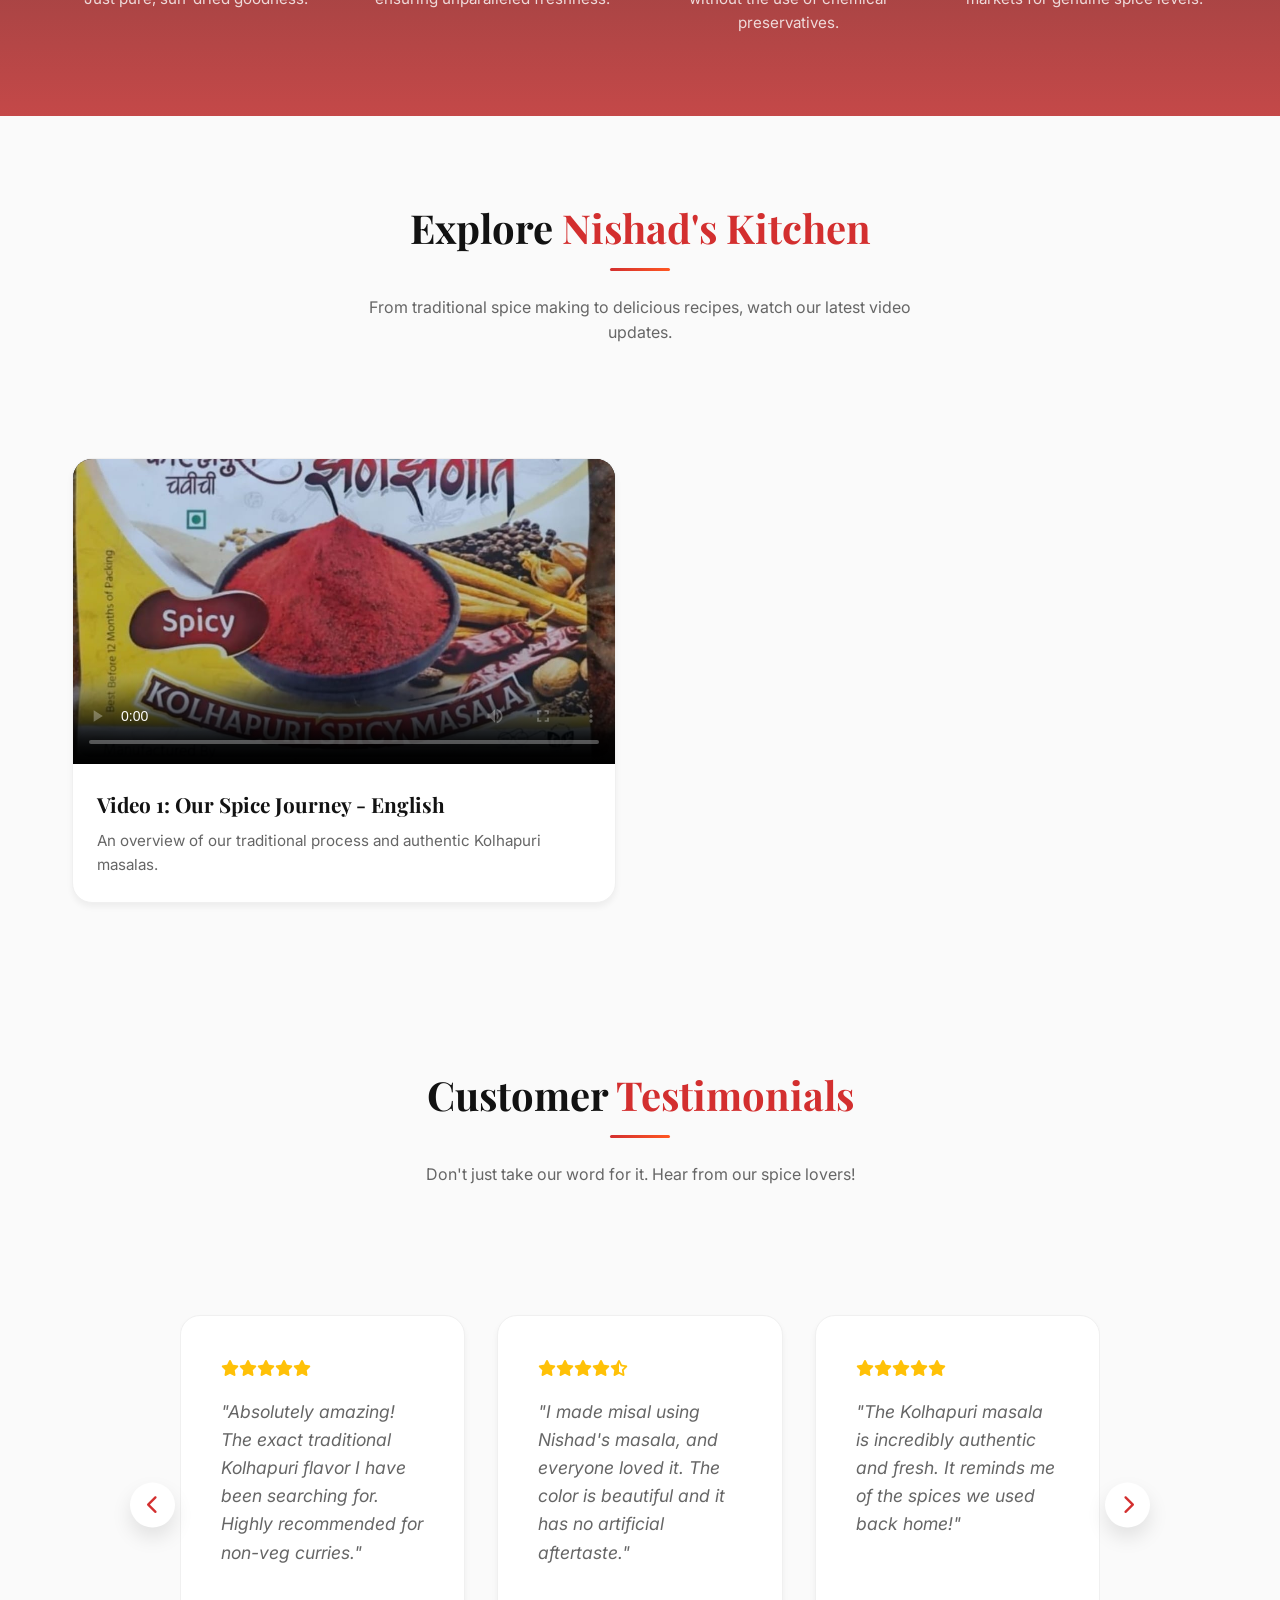
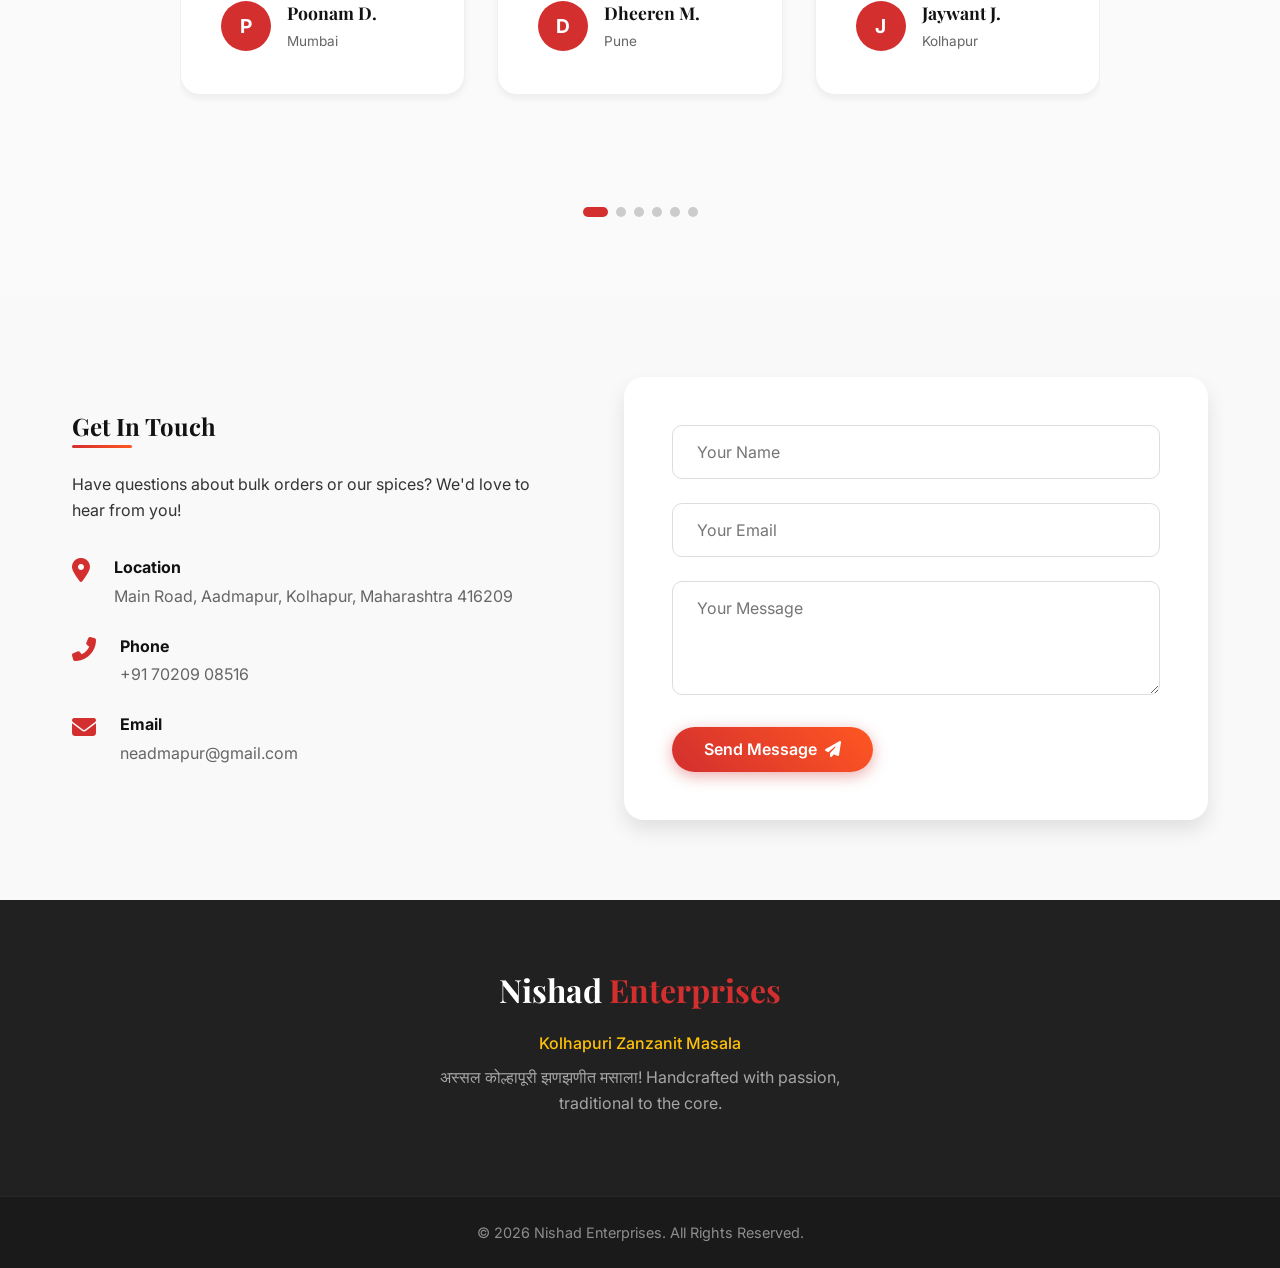
==== commit c37b4b5b: "Fix admin page reliability: ensure passcode prompt runs immediately" ====
--- a/admin.html
+++ b/admin.html
@@ -10,9 +10,6 @@
     <link rel="stylesheet" href="https://cdnjs.cloudflare.com/ajax/libs/font-awesome/6.4.0/css/all.min.css">
     <link rel="stylesheet" href="styles.css">
     <style>
-        body {
-            display: none; /* Hide body until passcode is verified */
-        }
         .admin-container {
             max-width: 800px;
             margin: 100px auto;
@@ -20,6 +17,9 @@
             background: white;
             border-radius: 20px;
             box-shadow: var(--shadow-md);
+        }
+        #adminContent {
+            display: none; /* Hide content until passcode is verified */
         }
         .admin-header {
             text-align: center;
@@ -88,6 +88,7 @@
     </style>
 </head>
 <body>
+    <div id="adminContent">
     <div class="admin-container">
         <a href="index.html" class="back-link"><i class="fas fa-arrow-left"></i> Back to Website</a>
         <div class="admin-header">
@@ -121,6 +122,7 @@
         <div id="adminVideoList" class="video-list-admin">
             <!-- Video items will be listed here -->
         </div>
+    </div>
     </div>
 
     <script>
@@ -163,7 +165,7 @@
         const checkPasscode = () => {
             const pass = prompt("Enter Admin Passcode to continue:");
             if (pass === "Nishad@2026") {
-                document.body.style.display = "block";
+                document.getElementById('adminContent').style.display = "block";
                 renderAdminList();
             } else {
                 alert("Incorrect Passcode. Redirecting...");
@@ -171,7 +173,8 @@
             }
         };
 
-        window.onload = checkPasscode;
+        // Run immediately
+        checkPasscode();
 
         const startEdit = (index) => {
             editIndex = index;
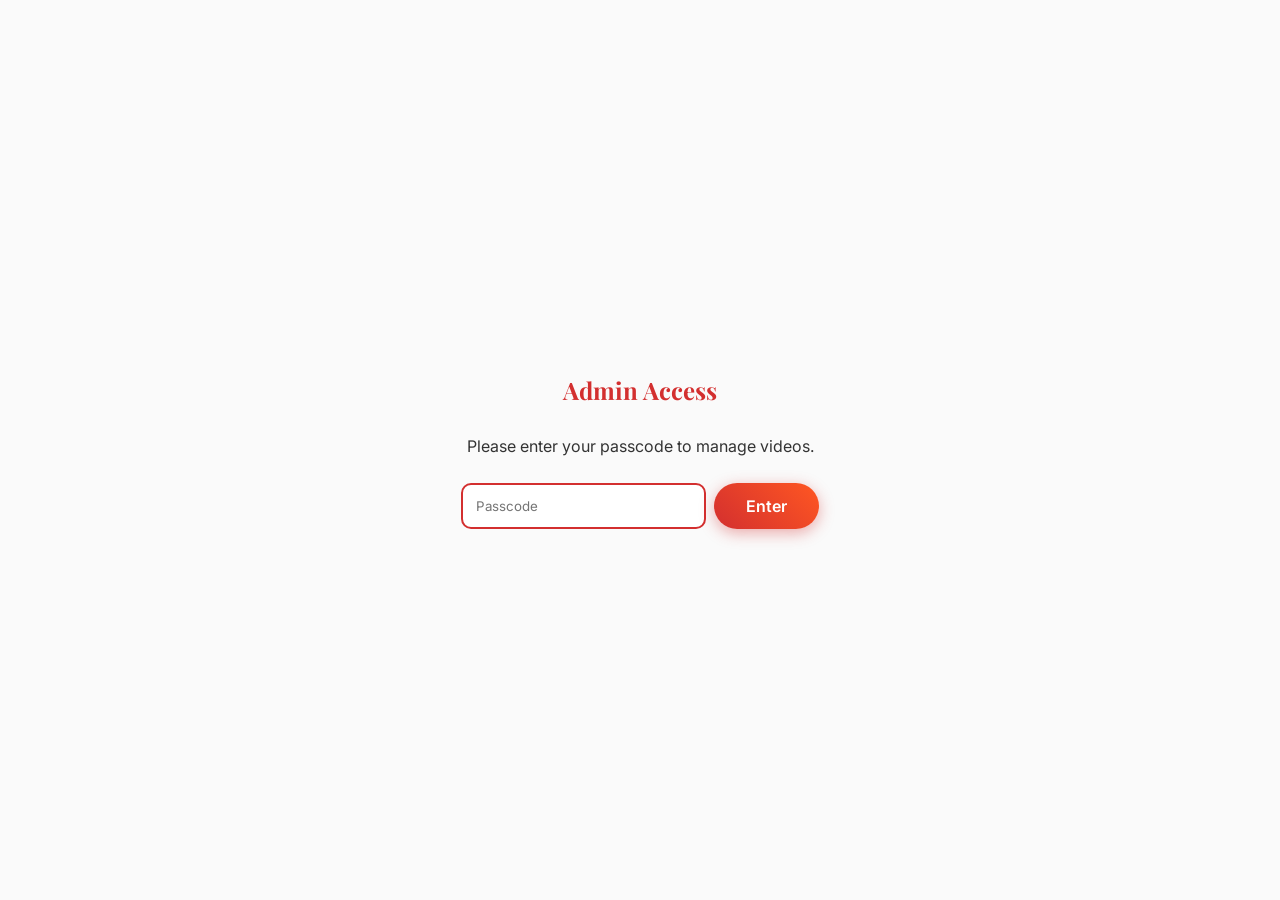
==== commit 0e53e120: "Fix admin page access: replace browser prompt with custom HTML passcode screen" ====
--- a/admin.html
+++ b/admin.html
@@ -87,7 +87,17 @@
         }
     </style>
 </head>
-<body>
+    <!-- Passcode Overlay -->
+    <div id="passcodeOverlay" style="position: fixed; inset: 0; background: var(--bg-warm); z-index: 9999; display: flex; align-items: center; justify-content: center; flex-direction: column; gap: 1.5rem;">
+        <h2 style="font-family: var(--font-heading); color: var(--primary-red);">Admin Access</h2>
+        <p>Please enter your passcode to manage videos.</p>
+        <div style="display: flex; gap: 0.5rem;">
+            <input type="password" id="adminPassInput" placeholder="Passcode" style="padding: 0.8rem; border-radius: 10px; border: 2px solid var(--primary-red); font-family: var(--font-body);">
+            <button onclick="verifyPasscode()" class="btn btn-primary">Enter</button>
+        </div>
+        <p id="passError" style="color: #ff4d4d; font-size: 0.9rem; display: none;">Incorrect passcode. Please try again.</p>
+    </div>
+
     <div id="adminContent">
     <div class="admin-container">
         <a href="index.html" class="back-link"><i class="fas fa-arrow-left"></i> Back to Website</a>
@@ -161,20 +171,25 @@
             });
         };
 
-        // Passcode Protection
-        const checkPasscode = () => {
-            const pass = prompt("Enter Admin Passcode to continue:");
+        // Passcode Protection (HTML Overlay)
+        const verifyPasscode = () => {
+            const pass = document.getElementById('adminPassInput').value;
+            const error = document.getElementById('passError');
+            
             if (pass === "Nishad@2026") {
+                document.getElementById('passcodeOverlay').style.display = "none";
                 document.getElementById('adminContent').style.display = "block";
                 renderAdminList();
             } else {
-                alert("Incorrect Passcode. Redirecting...");
-                window.location.href = "index.html";
-            }
-        };
-
-        // Run immediately
-        checkPasscode();
+                error.style.display = "block";
+                document.getElementById('adminPassInput').value = '';
+            }
+        };
+
+        // Support Enter key for the passcode
+        document.getElementById('adminPassInput')?.addEventListener('keypress', (e) => {
+            if (e.key === 'Enter') verifyPasscode();
+        });
 
         const startEdit = (index) => {
             editIndex = index;
